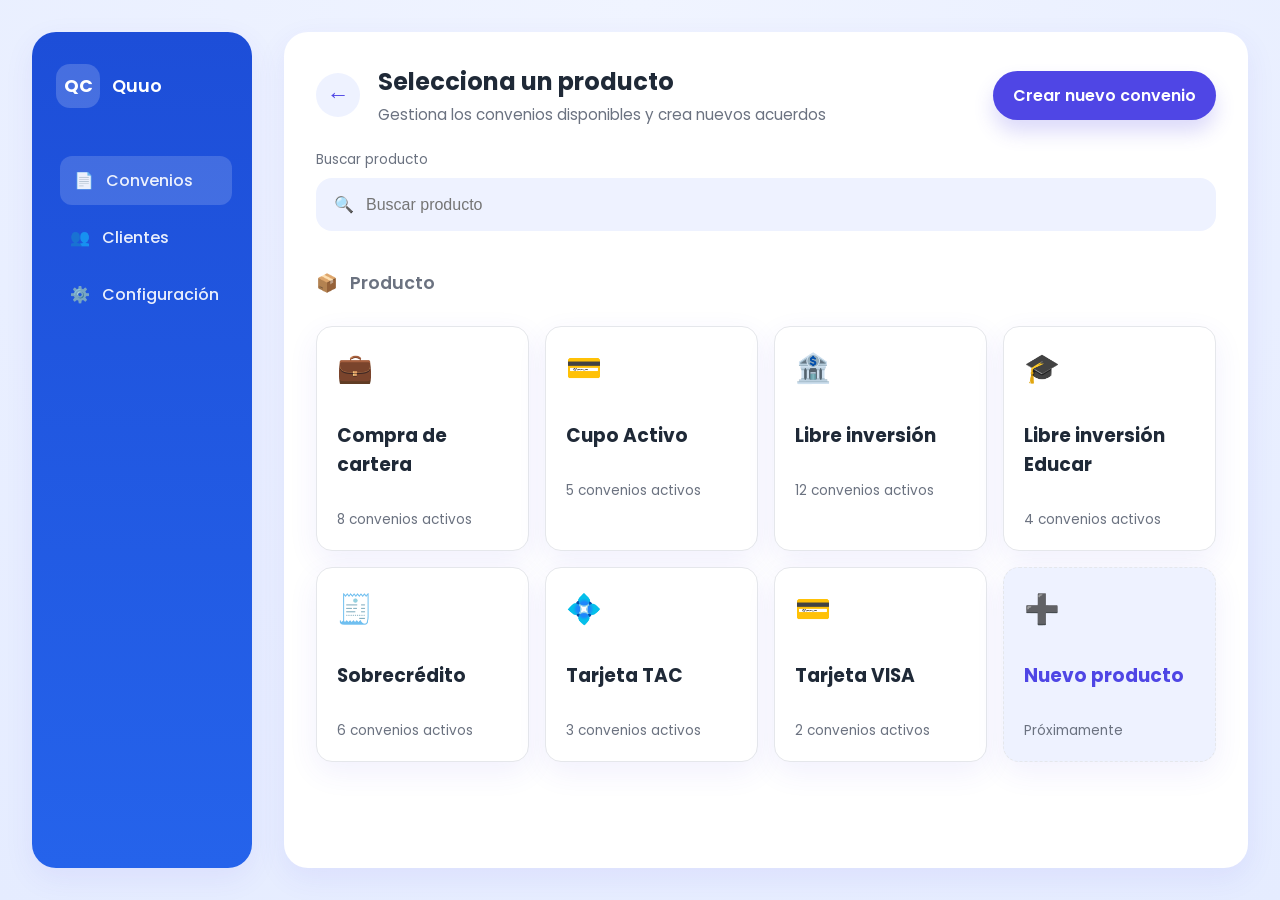
==== index.html @ 4d781a1d "Add convenio admin UI mockups" ====
<!DOCTYPE html>
<html lang="es">
<head>
  <meta charset="UTF-8" />
  <meta name="viewport" content="width=device-width, initial-scale=1.0" />
  <title>Administrador de Convenios</title>
  <link rel="preconnect" href="https://fonts.googleapis.com" />
  <link rel="preconnect" href="https://fonts.gstatic.com" crossorigin />
  <link href="https://fonts.googleapis.com/css2?family=Poppins:wght@300;400;500;600;700&display=swap" rel="stylesheet" />
  <link rel="stylesheet" href="styles/main.css" />
</head>
<body>
  <div class="app-container">
    <aside class="sidebar">
      <div class="sidebar__brand">
        <div class="sidebar__logo">QC</div>
        <span>Quuo</span>
      </div>
      <nav class="sidebar__nav">
        <a href="#" class="sidebar__link is-active">
          <span class="icon">📄</span>
          <span>Convenios</span>
        </a>
        <a href="#" class="sidebar__link">
          <span class="icon">👥</span>
          <span>Clientes</span>
        </a>
        <a href="#" class="sidebar__link">
          <span class="icon">⚙️</span>
          <span>Configuración</span>
        </a>
      </nav>
    </aside>

    <main class="main">
      <header class="main__header">
        <div class="header__title">
          <button class="btn-icon" aria-label="Volver">
            <span>&larr;</span>
          </button>
          <div>
            <h1>Selecciona un producto</h1>
            <p>Gestiona los convenios disponibles y crea nuevos acuerdos</p>
          </div>
        </div>
        <a class="btn btn--primary" href="create-convenio.html">Crear nuevo convenio</a>
      </header>

      <section class="search">
        <label class="search__label" for="search-products">Buscar producto</label>
        <div class="search__input">
          <span class="icon">🔍</span>
          <input id="search-products" type="text" placeholder="Buscar producto" />
        </div>
      </section>

      <section class="product-list">
        <h2 class="section-title">
          <span class="icon">📦</span>
          Producto
        </h2>
        <div class="product-grid">
          <article class="product-card">
            <span class="product-card__icon">💼</span>
            <h3>Compra de cartera</h3>
            <p class="product-card__meta">8 convenios activos</p>
          </article>
          <article class="product-card">
            <span class="product-card__icon">💳</span>
            <h3>Cupo Activo</h3>
            <p class="product-card__meta">5 convenios activos</p>
          </article>
          <article class="product-card">
            <span class="product-card__icon">🏦</span>
            <h3>Libre inversión</h3>
            <p class="product-card__meta">12 convenios activos</p>
          </article>
          <article class="product-card">
            <span class="product-card__icon">🎓</span>
            <h3>Libre inversión Educar</h3>
            <p class="product-card__meta">4 convenios activos</p>
          </article>
          <article class="product-card">
            <span class="product-card__icon">🧾</span>
            <h3>Sobrecrédito</h3>
            <p class="product-card__meta">6 convenios activos</p>
          </article>
          <article class="product-card">
            <span class="product-card__icon">💠</span>
            <h3>Tarjeta TAC</h3>
            <p class="product-card__meta">3 convenios activos</p>
          </article>
          <article class="product-card">
            <span class="product-card__icon">💳</span>
            <h3>Tarjeta VISA</h3>
            <p class="product-card__meta">2 convenios activos</p>
          </article>
          <article class="product-card product-card--ghost">
            <span class="product-card__icon">➕</span>
            <h3>Nuevo producto</h3>
            <p class="product-card__meta">Próximamente</p>
          </article>
        </div>
      </section>
    </main>
  </div>
</body>
</html>
---- styles/main.css ----
:root {
  --bg: #f5f7ff;
  --surface: #ffffff;
  --primary: #4f46e5;
  --primary-soft: #eef2ff;
  --text: #1f2937;
  --text-soft: #6b7280;
  --border: #e5e7eb;
  --success: #22c55e;
  --danger: #ef4444;
  --warning: #f59e0b;
  --radius-lg: 24px;
  --radius-md: 16px;
  --radius-sm: 12px;
  --shadow-sm: 0 10px 30px rgba(79, 70, 229, 0.08);
}

* {
  box-sizing: border-box;
}

body {
  margin: 0;
  font-family: 'Poppins', sans-serif;
  background: radial-gradient(circle at top, #f0f4ff, #e5ecff);
  color: var(--text);
}

.app-container {
  min-height: 100vh;
  display: flex;
  gap: 32px;
  padding: 32px;
}

.sidebar {
  width: 220px;
  background: linear-gradient(180deg, #1d4ed8, #2563eb);
  border-radius: var(--radius-lg);
  color: #fff;
  padding: 32px 24px;
  display: flex;
  flex-direction: column;
  gap: 48px;
  box-shadow: var(--shadow-sm);
}

.sidebar__brand {
  display: flex;
  align-items: center;
  gap: 12px;
  font-weight: 600;
  font-size: 1.1rem;
}

.sidebar__logo {
  width: 44px;
  height: 44px;
  border-radius: 14px;
  background: rgba(255, 255, 255, 0.18);
  display: grid;
  place-items: center;
  font-weight: 700;
}

.sidebar__nav {
  display: flex;
  flex-direction: column;
  gap: 8px;
}

.sidebar__link {
  display: flex;
  align-items: center;
  gap: 12px;
  padding: 12px 14px;
  border-radius: var(--radius-sm);
  text-decoration: none;
  color: rgba(255, 255, 255, 0.9);
  font-weight: 500;
  transition: background 0.3s, transform 0.2s;
}

.sidebar__link:hover,
.sidebar__link.is-active {
  background: rgba(255, 255, 255, 0.16);
  transform: translateX(4px);
}

.main {
  flex: 1;
  background: var(--surface);
  border-radius: var(--radius-lg);
  padding: 32px;
  box-shadow: var(--shadow-sm);
  display: flex;
  flex-direction: column;
  gap: 24px;
}

.main__header {
  display: flex;
  justify-content: space-between;
  align-items: center;
  gap: 20px;
}

.header__title {
  display: flex;
  align-items: center;
  gap: 18px;
}

.header__title h1 {
  margin: 0;
  font-size: 1.5rem;
}

.header__title p {
  margin: 4px 0 0;
  color: var(--text-soft);
  font-size: 0.95rem;
}

.btn {
  display: inline-flex;
  align-items: center;
  justify-content: center;
  gap: 8px;
  padding: 12px 20px;
  border-radius: 999px;
  background: var(--primary);
  color: #fff;
  font-weight: 600;
  text-decoration: none;
  box-shadow: 0 12px 20px rgba(79, 70, 229, 0.2);
  transition: transform 0.2s, box-shadow 0.2s;
}

.btn:hover {
  transform: translateY(-2px);
  box-shadow: 0 16px 24px rgba(79, 70, 229, 0.25);
}

.btn-icon {
  width: 44px;
  height: 44px;
  border-radius: 50%;
  border: none;
  background: var(--primary-soft);
  color: var(--primary);
  font-size: 1.4rem;
  display: grid;
  place-items: center;
  cursor: pointer;
}

.search {
  display: flex;
  flex-direction: column;
  gap: 8px;
}

.search__label {
  font-size: 0.85rem;
  color: var(--text-soft);
}

.search__input {
  display: flex;
  align-items: center;
  gap: 10px;
  padding: 14px 18px;
  background: var(--primary-soft);
  border-radius: var(--radius-md);
  color: var(--text-soft);
}

.search__input input {
  flex: 1;
  border: none;
  background: transparent;
  font-size: 1rem;
  font-weight: 500;
  outline: none;
  color: var(--text);
}

.product-list {
  display: flex;
  flex-direction: column;
  gap: 16px;
}

.section-title {
  display: flex;
  align-items: center;
  gap: 12px;
  font-size: 1.1rem;
  color: var(--text-soft);
  font-weight: 600;
}

.product-grid {
  display: grid;
  grid-template-columns: repeat(auto-fit, minmax(180px, 1fr));
  gap: 16px;
}

.product-card {
  background: var(--surface);
  border-radius: var(--radius-md);
  padding: 20px;
  display: flex;
  flex-direction: column;
  gap: 12px;
  align-items: flex-start;
  border: 1px solid var(--border);
  box-shadow: var(--shadow-sm);
  transition: transform 0.2s ease, box-shadow 0.2s ease;
}

.product-card:hover {
  transform: translateY(-6px);
  box-shadow: 0 18px 32px rgba(79, 70, 229, 0.12);
}

.product-card__icon {
  font-size: 1.8rem;
}

.product-card__meta {
  margin: 0;
  color: var(--text-soft);
  font-size: 0.85rem;
}

.product-card--ghost {
  background: var(--primary-soft);
  color: var(--primary);
  border-style: dashed;
}

.product-card--ghost:hover {
  transform: none;
  box-shadow: none;
}

@media (max-width: 960px) {
  .app-container {
    flex-direction: column;
    padding: 16px;
  }

  .sidebar {
    width: 100%;
    flex-direction: row;
    align-items: center;
    justify-content: space-between;
  }

  .sidebar__nav {
    flex-direction: row;
  }

  .main {
    padding: 24px;
  }
}

@media (max-width: 600px) {
  .main__header {
    flex-direction: column;
    align-items: stretch;
  }

  .btn {
    width: 100%;
  }
}
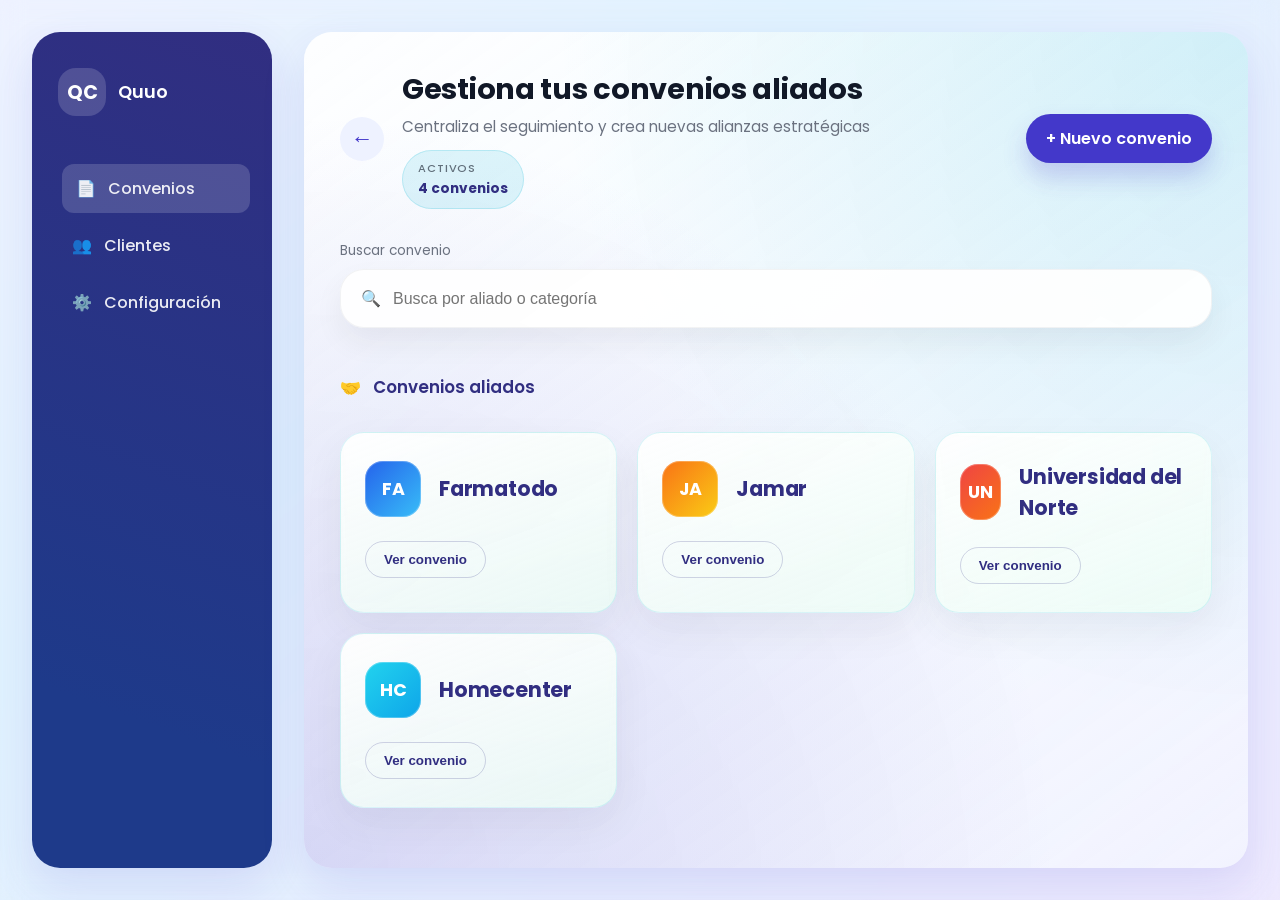
==== commit 19323185: "Simplify convenio cards for active allies" ====
--- a/index.html
+++ b/index.html
@@ -39,66 +39,81 @@
             <span>&larr;</span>
           </button>
           <div>
-            <h1>Selecciona un producto</h1>
-            <p>Gestiona los convenios disponibles y crea nuevos acuerdos</p>
+            <h1>Gestiona tus convenios aliados</h1>
+            <p>Centraliza el seguimiento y crea nuevas alianzas estratégicas</p>
+            <div class="header__summary">
+              <span class="summary-chip">
+                <span class="summary-chip__label">Activos</span>
+                <strong>4 convenios</strong>
+              </span>
+            </div>
           </div>
         </div>
-        <a class="btn btn--primary" href="create-convenio.html">Crear nuevo convenio</a>
+        <a class="btn btn--primary" href="create-convenio.html">
+          <span>+ Nuevo convenio</span>
+        </a>
       </header>
 
       <section class="search">
-        <label class="search__label" for="search-products">Buscar producto</label>
+        <label class="search__label" for="search-convenios">Buscar convenio</label>
         <div class="search__input">
           <span class="icon">🔍</span>
-          <input id="search-products" type="text" placeholder="Buscar producto" />
+          <input id="search-convenios" type="text" placeholder="Busca por aliado o categoría" />
         </div>
       </section>
 
-      <section class="product-list">
+      <section class="convenio-list">
         <h2 class="section-title">
-          <span class="icon">📦</span>
-          Producto
+          <span class="icon">🤝</span>
+          Convenios aliados
         </h2>
-        <div class="product-grid">
-          <article class="product-card">
-            <span class="product-card__icon">💼</span>
-            <h3>Compra de cartera</h3>
-            <p class="product-card__meta">8 convenios activos</p>
+        <div class="convenio-grid">
+          <article class="convenio-card">
+            <div class="convenio-card__body">
+              <div class="convenio-card__identity">
+                <span class="convenio-card__logo logo--farmatodo">FA</span>
+                <h3>Farmatodo</h3>
+              </div>
+            </div>
+            <footer class="convenio-card__footer">
+              <button class="btn btn--outline" type="button">Ver convenio</button>
+            </footer>
           </article>
-          <article class="product-card">
-            <span class="product-card__icon">💳</span>
-            <h3>Cupo Activo</h3>
-            <p class="product-card__meta">5 convenios activos</p>
+
+          <article class="convenio-card">
+            <div class="convenio-card__body">
+              <div class="convenio-card__identity">
+                <span class="convenio-card__logo logo--jamar">JA</span>
+                <h3>Jamar</h3>
+              </div>
+            </div>
+            <footer class="convenio-card__footer">
+              <button class="btn btn--outline" type="button">Ver convenio</button>
+            </footer>
           </article>
-          <article class="product-card">
-            <span class="product-card__icon">🏦</span>
-            <h3>Libre inversión</h3>
-            <p class="product-card__meta">12 convenios activos</p>
+
+          <article class="convenio-card">
+            <div class="convenio-card__body">
+              <div class="convenio-card__identity">
+                <span class="convenio-card__logo logo--uninorte">UN</span>
+                <h3>Universidad del Norte</h3>
+              </div>
+            </div>
+            <footer class="convenio-card__footer">
+              <button class="btn btn--outline" type="button">Ver convenio</button>
+            </footer>
           </article>
-          <article class="product-card">
-            <span class="product-card__icon">🎓</span>
-            <h3>Libre inversión Educar</h3>
-            <p class="product-card__meta">4 convenios activos</p>
-          </article>
-          <article class="product-card">
-            <span class="product-card__icon">🧾</span>
-            <h3>Sobrecrédito</h3>
-            <p class="product-card__meta">6 convenios activos</p>
-          </article>
-          <article class="product-card">
-            <span class="product-card__icon">💠</span>
-            <h3>Tarjeta TAC</h3>
-            <p class="product-card__meta">3 convenios activos</p>
-          </article>
-          <article class="product-card">
-            <span class="product-card__icon">💳</span>
-            <h3>Tarjeta VISA</h3>
-            <p class="product-card__meta">2 convenios activos</p>
-          </article>
-          <article class="product-card product-card--ghost">
-            <span class="product-card__icon">➕</span>
-            <h3>Nuevo producto</h3>
-            <p class="product-card__meta">Próximamente</p>
+
+          <article class="convenio-card">
+            <div class="convenio-card__body">
+              <div class="convenio-card__identity">
+                <span class="convenio-card__logo logo--homecenter">HC</span>
+                <h3>Homecenter</h3>
+              </div>
+            </div>
+            <footer class="convenio-card__footer">
+              <button class="btn btn--outline" type="button">Ver convenio</button>
+            </footer>
           </article>
         </div>
       </section>
--- a/styles/main.css
+++ b/styles/main.css
@@ -1,18 +1,19 @@
 :root {
-  --bg: #f5f7ff;
+  --bg: #f4f6ff;
   --surface: #ffffff;
-  --primary: #4f46e5;
+  --surface-contrast: rgba(255, 255, 255, 0.6);
+  --primary: #4338ca;
   --primary-soft: #eef2ff;
-  --text: #1f2937;
+  --primary-strong: #312e81;
+  --accent: #06b6d4;
+  --text: #111827;
   --text-soft: #6b7280;
-  --border: #e5e7eb;
-  --success: #22c55e;
-  --danger: #ef4444;
-  --warning: #f59e0b;
+  --border: rgba(67, 56, 202, 0.18);
+  --radius-xl: 28px;
   --radius-lg: 24px;
   --radius-md: 16px;
   --radius-sm: 12px;
-  --shadow-sm: 0 10px 30px rgba(79, 70, 229, 0.08);
+  --shadow-sm: 0 18px 45px rgba(67, 56, 202, 0.12);
 }
 
 * {
@@ -22,7 +23,7 @@
 body {
   margin: 0;
   font-family: 'Poppins', sans-serif;
-  background: radial-gradient(circle at top, #f0f4ff, #e5ecff);
+  background: linear-gradient(140deg, #eef2ff 0%, #e0f2fe 35%, #ede9fe 100%);
   color: var(--text);
 }
 
@@ -31,14 +32,15 @@
   display: flex;
   gap: 32px;
   padding: 32px;
+  backdrop-filter: blur(12px);
 }
 
 .sidebar {
-  width: 220px;
-  background: linear-gradient(180deg, #1d4ed8, #2563eb);
-  border-radius: var(--radius-lg);
+  width: 240px;
+  background: linear-gradient(200deg, #312e81 0%, #1e3a8a 80%);
+  border-radius: var(--radius-xl);
   color: #fff;
-  padding: 32px 24px;
+  padding: 36px 26px;
   display: flex;
   flex-direction: column;
   gap: 48px;
@@ -54,13 +56,14 @@
 }
 
 .sidebar__logo {
-  width: 44px;
-  height: 44px;
-  border-radius: 14px;
-  background: rgba(255, 255, 255, 0.18);
+  width: 48px;
+  height: 48px;
+  border-radius: 18px;
+  background: rgba(255, 255, 255, 0.16);
   display: grid;
   place-items: center;
   font-weight: 700;
+  font-size: 1.2rem;
 }
 
 .sidebar__nav {
@@ -89,20 +92,36 @@
 
 .main {
   flex: 1;
-  background: var(--surface);
-  border-radius: var(--radius-lg);
-  padding: 32px;
+  background: linear-gradient(145deg, rgba(255, 255, 255, 0.92), rgba(244, 247, 255, 0.7));
+  border-radius: var(--radius-xl);
+  padding: 36px;
   box-shadow: var(--shadow-sm);
   display: flex;
   flex-direction: column;
-  gap: 24px;
+  gap: 32px;
+  position: relative;
+  overflow: hidden;
+}
+
+.main::before {
+  content: '';
+  position: absolute;
+  inset: 0;
+  background: radial-gradient(circle at top right, rgba(6, 182, 212, 0.16), transparent 55%),
+    radial-gradient(circle at bottom left, rgba(67, 56, 202, 0.18), transparent 60%);
+  pointer-events: none;
+}
+
+.main > * {
+  position: relative;
+  z-index: 1;
 }
 
 .main__header {
   display: flex;
   justify-content: space-between;
   align-items: center;
-  gap: 20px;
+  gap: 28px;
 }
 
 .header__title {
@@ -113,13 +132,46 @@
 
 .header__title h1 {
   margin: 0;
-  font-size: 1.5rem;
+  font-size: 1.8rem;
+  letter-spacing: -0.01em;
 }
 
 .header__title p {
   margin: 4px 0 0;
   color: var(--text-soft);
   font-size: 0.95rem;
+}
+
+.header__summary {
+  display: flex;
+  gap: 12px;
+  margin-top: 12px;
+  flex-wrap: wrap;
+}
+
+.summary-chip {
+  display: inline-flex;
+  flex-direction: column;
+  gap: 2px;
+  padding: 10px 16px;
+  border-radius: 999px;
+  background: rgba(6, 182, 212, 0.12);
+  color: var(--primary-strong);
+  font-size: 0.85rem;
+  font-weight: 500;
+  box-shadow: inset 0 0 0 1px rgba(6, 182, 212, 0.18);
+}
+
+.summary-chip:nth-child(2) {
+  background: rgba(67, 56, 202, 0.12);
+  box-shadow: inset 0 0 0 1px rgba(67, 56, 202, 0.16);
+}
+
+.summary-chip__label {
+  text-transform: uppercase;
+  letter-spacing: 0.08em;
+  font-size: 0.7rem;
+  color: rgba(17, 24, 39, 0.6);
 }
 
 .btn {
@@ -133,13 +185,13 @@
   color: #fff;
   font-weight: 600;
   text-decoration: none;
-  box-shadow: 0 12px 20px rgba(79, 70, 229, 0.2);
+  box-shadow: 0 14px 24px rgba(67, 56, 202, 0.22);
   transition: transform 0.2s, box-shadow 0.2s;
 }
 
 .btn:hover {
   transform: translateY(-2px);
-  box-shadow: 0 16px 24px rgba(79, 70, 229, 0.25);
+  box-shadow: 0 18px 26px rgba(67, 56, 202, 0.3);
 }
 
 .btn-icon {
@@ -155,6 +207,18 @@
   cursor: pointer;
 }
 
+.btn--outline {
+  background: transparent;
+  color: var(--primary-strong);
+  border: 1px solid rgba(49, 46, 129, 0.2);
+  box-shadow: none;
+  padding: 10px 18px;
+}
+
+.btn--outline:hover {
+  background: rgba(67, 56, 202, 0.08);
+}
+
 .search {
   display: flex;
   flex-direction: column;
@@ -170,10 +234,12 @@
   display: flex;
   align-items: center;
   gap: 10px;
-  padding: 14px 18px;
-  background: var(--primary-soft);
-  border-radius: var(--radius-md);
+  padding: 16px 20px;
+  background: rgba(255, 255, 255, 0.92);
+  border-radius: var(--radius-lg);
   color: var(--text-soft);
+  border: 1px solid rgba(17, 24, 39, 0.05);
+  box-shadow: 0 14px 30px rgba(15, 23, 42, 0.06);
 }
 
 .search__input input {
@@ -186,70 +252,102 @@
   color: var(--text);
 }
 
-.product-list {
-  display: flex;
-  flex-direction: column;
-  gap: 16px;
+.convenio-list {
+  display: flex;
+  flex-direction: column;
+  gap: 18px;
 }
 
 .section-title {
   display: flex;
   align-items: center;
   gap: 12px;
+  font-size: 1.05rem;
+  color: var(--primary-strong);
+  font-weight: 600;
+}
+
+.convenio-grid {
+  display: grid;
+  grid-template-columns: repeat(auto-fit, minmax(260px, 1fr));
+  gap: 20px;
+}
+
+.convenio-card {
+  background: linear-gradient(160deg, rgba(255, 255, 255, 0.95), rgba(236, 253, 245, 0.8));
+  border-radius: var(--radius-lg);
+  padding: 28px 24px;
+  display: flex;
+  flex-direction: column;
+  gap: 24px;
+  border: 1px solid rgba(6, 182, 212, 0.14);
+  box-shadow: 0 16px 40px rgba(17, 24, 39, 0.06);
+  transition: transform 0.2s ease, box-shadow 0.2s ease;
+  backdrop-filter: blur(4px);
+}
+
+.convenio-card:hover {
+  transform: translateY(-6px);
+  box-shadow: 0 22px 45px rgba(17, 24, 39, 0.1);
+}
+
+.convenio-card__body {
+  display: flex;
+  align-items: center;
+  justify-content: flex-start;
+}
+
+.convenio-card__identity {
+  display: flex;
+  align-items: center;
+  gap: 18px;
+}
+
+.convenio-card__logo {
+  width: 56px;
+  height: 56px;
+  border-radius: 18px;
+  display: grid;
+  place-items: center;
+  font-weight: 700;
   font-size: 1.1rem;
-  color: var(--text-soft);
-  font-weight: 600;
-}
-
-.product-grid {
-  display: grid;
-  grid-template-columns: repeat(auto-fit, minmax(180px, 1fr));
-  gap: 16px;
-}
-
-.product-card {
-  background: var(--surface);
-  border-radius: var(--radius-md);
-  padding: 20px;
-  display: flex;
-  flex-direction: column;
-  gap: 12px;
-  align-items: flex-start;
-  border: 1px solid var(--border);
-  box-shadow: var(--shadow-sm);
-  transition: transform 0.2s ease, box-shadow 0.2s ease;
-}
-
-.product-card:hover {
-  transform: translateY(-6px);
-  box-shadow: 0 18px 32px rgba(79, 70, 229, 0.12);
-}
-
-.product-card__icon {
-  font-size: 1.8rem;
-}
-
-.product-card__meta {
+  color: #fff;
+  background: var(--primary);
+  box-shadow: inset 0 0 0 1px rgba(255, 255, 255, 0.25);
+}
+
+.logo--farmatodo {
+  background: linear-gradient(135deg, #2563eb, #38bdf8);
+}
+
+.logo--jamar {
+  background: linear-gradient(135deg, #f97316, #facc15);
+}
+
+.logo--uninorte {
+  background: linear-gradient(135deg, #ef4444, #f97316);
+}
+
+.logo--homecenter {
+  background: linear-gradient(135deg, #22d3ee, #0ea5e9);
+}
+
+.convenio-card h3 {
   margin: 0;
-  color: var(--text-soft);
-  font-size: 0.85rem;
-}
-
-.product-card--ghost {
-  background: var(--primary-soft);
-  color: var(--primary);
-  border-style: dashed;
-}
-
-.product-card--ghost:hover {
-  transform: none;
-  box-shadow: none;
+  font-size: 1.3rem;
+  color: var(--primary-strong);
+  letter-spacing: -0.01em;
+}
+
+.convenio-card__footer {
+  display: flex;
+  justify-content: flex-start;
 }
 
 @media (max-width: 960px) {
   .app-container {
     flex-direction: column;
-    padding: 16px;
+    padding: 18px;
   }
 
   .sidebar {
@@ -257,6 +355,7 @@
     flex-direction: row;
     align-items: center;
     justify-content: space-between;
+    border-radius: var(--radius-lg);
   }
 
   .sidebar__nav {
@@ -264,8 +363,9 @@
   }
 
   .main {
-    padding: 24px;
-  }
+    padding: 28px;
+  }
+
 }
 
 @media (max-width: 600px) {
@@ -277,4 +377,5 @@
   .btn {
     width: 100%;
   }
-}
+
+}
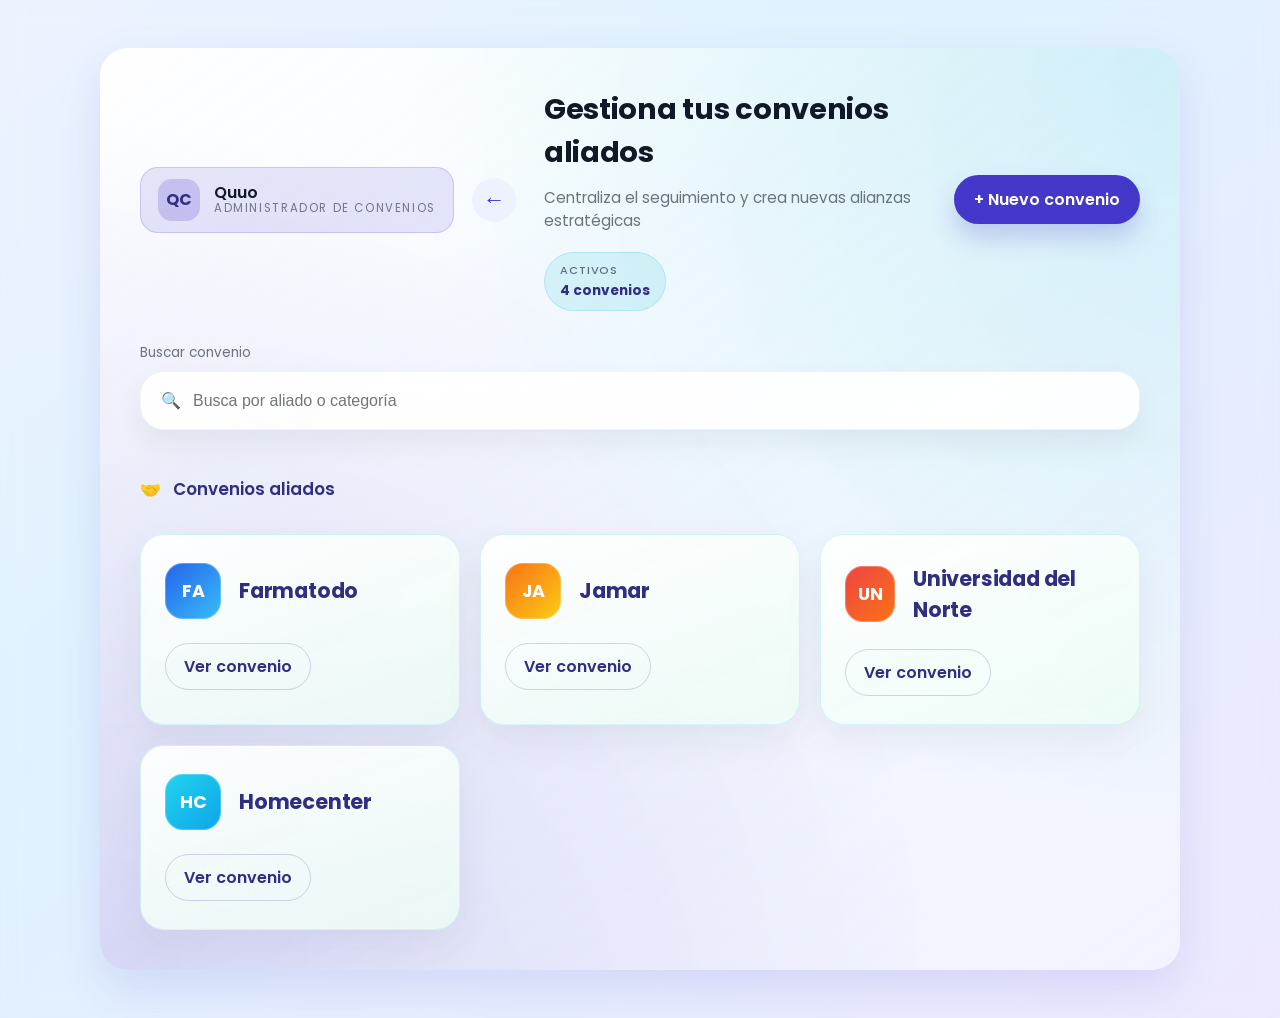
==== commit e0f48c53: "Align convenio detail view with simplified form" ====
--- a/index.html
+++ b/index.html
@@ -11,42 +11,28 @@
 </head>
 <body>
   <div class="app-container">
-    <aside class="sidebar">
-      <div class="sidebar__brand">
-        <div class="sidebar__logo">QC</div>
-        <span>Quuo</span>
-      </div>
-      <nav class="sidebar__nav">
-        <a href="#" class="sidebar__link is-active">
-          <span class="icon">📄</span>
-          <span>Convenios</span>
-        </a>
-        <a href="#" class="sidebar__link">
-          <span class="icon">👥</span>
-          <span>Clientes</span>
-        </a>
-        <a href="#" class="sidebar__link">
-          <span class="icon">⚙️</span>
-          <span>Configuración</span>
-        </a>
-      </nav>
-    </aside>
-
     <main class="main">
       <header class="main__header">
-        <div class="header__title">
+        <div class="header__meta">
+          <div class="brand-card">
+            <span class="brand-card__logo">QC</span>
+            <div class="brand-card__info">
+              <span class="brand-card__title">Quuo</span>
+              <span class="brand-card__subtitle">Administrador de convenios</span>
+            </div>
+          </div>
           <button class="btn-icon" aria-label="Volver">
             <span>&larr;</span>
           </button>
-          <div>
-            <h1>Gestiona tus convenios aliados</h1>
-            <p>Centraliza el seguimiento y crea nuevas alianzas estratégicas</p>
-            <div class="header__summary">
-              <span class="summary-chip">
-                <span class="summary-chip__label">Activos</span>
-                <strong>4 convenios</strong>
-              </span>
-            </div>
+        </div>
+        <div class="header__title">
+          <h1>Gestiona tus convenios aliados</h1>
+          <p>Centraliza el seguimiento y crea nuevas alianzas estratégicas</p>
+          <div class="header__summary">
+            <span class="summary-chip">
+              <span class="summary-chip__label">Activos</span>
+              <strong>4 convenios</strong>
+            </span>
           </div>
         </div>
         <a class="btn btn--primary" href="create-convenio.html">
@@ -76,7 +62,7 @@
               </div>
             </div>
             <footer class="convenio-card__footer">
-              <button class="btn btn--outline" type="button">Ver convenio</button>
+              <a class="btn btn--outline" href="convenio.html?id=farmatodo">Ver convenio</a>
             </footer>
           </article>
 
@@ -88,7 +74,7 @@
               </div>
             </div>
             <footer class="convenio-card__footer">
-              <button class="btn btn--outline" type="button">Ver convenio</button>
+              <a class="btn btn--outline" href="convenio.html?id=jamar">Ver convenio</a>
             </footer>
           </article>
 
@@ -100,7 +86,7 @@
               </div>
             </div>
             <footer class="convenio-card__footer">
-              <button class="btn btn--outline" type="button">Ver convenio</button>
+              <a class="btn btn--outline" href="convenio.html?id=universidad-del-norte">Ver convenio</a>
             </footer>
           </article>
 
@@ -112,7 +98,7 @@
               </div>
             </div>
             <footer class="convenio-card__footer">
-              <button class="btn btn--outline" type="button">Ver convenio</button>
+              <a class="btn btn--outline" href="convenio.html?id=homecenter">Ver convenio</a>
             </footer>
           </article>
         </div>
--- a/styles/main.css
+++ b/styles/main.css
@@ -30,71 +30,17 @@
 .app-container {
   min-height: 100vh;
   display: flex;
-  gap: 32px;
-  padding: 32px;
+  justify-content: center;
+  align-items: flex-start;
+  padding: 48px 24px;
   backdrop-filter: blur(12px);
 }
 
-.sidebar {
-  width: 240px;
-  background: linear-gradient(200deg, #312e81 0%, #1e3a8a 80%);
-  border-radius: var(--radius-xl);
-  color: #fff;
-  padding: 36px 26px;
-  display: flex;
-  flex-direction: column;
-  gap: 48px;
-  box-shadow: var(--shadow-sm);
-}
-
-.sidebar__brand {
-  display: flex;
-  align-items: center;
-  gap: 12px;
-  font-weight: 600;
-  font-size: 1.1rem;
-}
-
-.sidebar__logo {
-  width: 48px;
-  height: 48px;
-  border-radius: 18px;
-  background: rgba(255, 255, 255, 0.16);
-  display: grid;
-  place-items: center;
-  font-weight: 700;
-  font-size: 1.2rem;
-}
-
-.sidebar__nav {
-  display: flex;
-  flex-direction: column;
-  gap: 8px;
-}
-
-.sidebar__link {
-  display: flex;
-  align-items: center;
-  gap: 12px;
-  padding: 12px 14px;
-  border-radius: var(--radius-sm);
-  text-decoration: none;
-  color: rgba(255, 255, 255, 0.9);
-  font-weight: 500;
-  transition: background 0.3s, transform 0.2s;
-}
-
-.sidebar__link:hover,
-.sidebar__link.is-active {
-  background: rgba(255, 255, 255, 0.16);
-  transform: translateX(4px);
-}
-
 .main {
-  flex: 1;
+  width: min(1080px, 100%);
   background: linear-gradient(145deg, rgba(255, 255, 255, 0.92), rgba(244, 247, 255, 0.7));
   border-radius: var(--radius-xl);
-  padding: 36px;
+  padding: 40px;
   box-shadow: var(--shadow-sm);
   display: flex;
   flex-direction: column;
@@ -118,16 +64,65 @@
 }
 
 .main__header {
-  display: flex;
-  justify-content: space-between;
+  display: grid;
+  grid-template-columns: auto minmax(0, 1fr) auto;
   align-items: center;
   gap: 28px;
 }
 
+.header__meta {
+  display: flex;
+  align-items: center;
+  gap: 18px;
+}
+
+.brand-card {
+  display: flex;
+  align-items: center;
+  gap: 14px;
+  padding: 12px 18px;
+  border-radius: 18px;
+  background: rgba(67, 56, 202, 0.12);
+  box-shadow: inset 0 0 0 1px rgba(67, 56, 202, 0.18);
+}
+
+.brand-card__logo {
+  width: 42px;
+  height: 42px;
+  border-radius: 14px;
+  background: rgba(67, 56, 202, 0.2);
+  display: grid;
+  place-items: center;
+  font-weight: 700;
+  color: var(--primary-strong);
+}
+
+.brand-card__info {
+  display: flex;
+  flex-direction: column;
+  line-height: 1.1;
+}
+
+.brand-card__title {
+  font-weight: 600;
+  letter-spacing: -0.01em;
+}
+
+.brand-card__subtitle {
+  font-size: 0.72rem;
+  text-transform: uppercase;
+  letter-spacing: 0.14em;
+  color: rgba(17, 24, 39, 0.54);
+}
+
 .header__title {
   display: flex;
-  align-items: center;
-  gap: 18px;
+  flex-direction: column;
+  gap: 8px;
+}
+
+.main__header .btn {
+  justify-self: end;
 }
 
 .header__title h1 {
@@ -205,6 +200,7 @@
   display: grid;
   place-items: center;
   cursor: pointer;
+  text-decoration: none;
 }
 
 .btn--outline {
@@ -346,36 +342,43 @@
 
 @media (max-width: 960px) {
   .app-container {
-    flex-direction: column;
-    padding: 18px;
-  }
-
-  .sidebar {
-    width: 100%;
-    flex-direction: row;
-    align-items: center;
+    padding: 32px 18px;
+  }
+
+  .main {
+    padding: 32px 24px;
+  }
+
+  .main__header {
+    grid-template-columns: 1fr;
+    gap: 22px;
+  }
+
+  .header__meta {
     justify-content: space-between;
-    border-radius: var(--radius-lg);
-  }
-
-  .sidebar__nav {
-    flex-direction: row;
-  }
-
-  .main {
-    padding: 28px;
-  }
-
-}
-
-@media (max-width: 600px) {
-  .main__header {
-    flex-direction: column;
-    align-items: stretch;
   }
 
   .btn {
     width: 100%;
   }
-
-}
+}
+
+@media (max-width: 600px) {
+  .app-container {
+    padding: 24px 16px;
+  }
+
+  .header__meta {
+    flex-direction: column;
+    align-items: flex-start;
+    gap: 12px;
+  }
+
+  .btn-icon {
+    align-self: flex-end;
+  }
+
+  .header__title h1 {
+    font-size: 1.55rem;
+  }
+}
